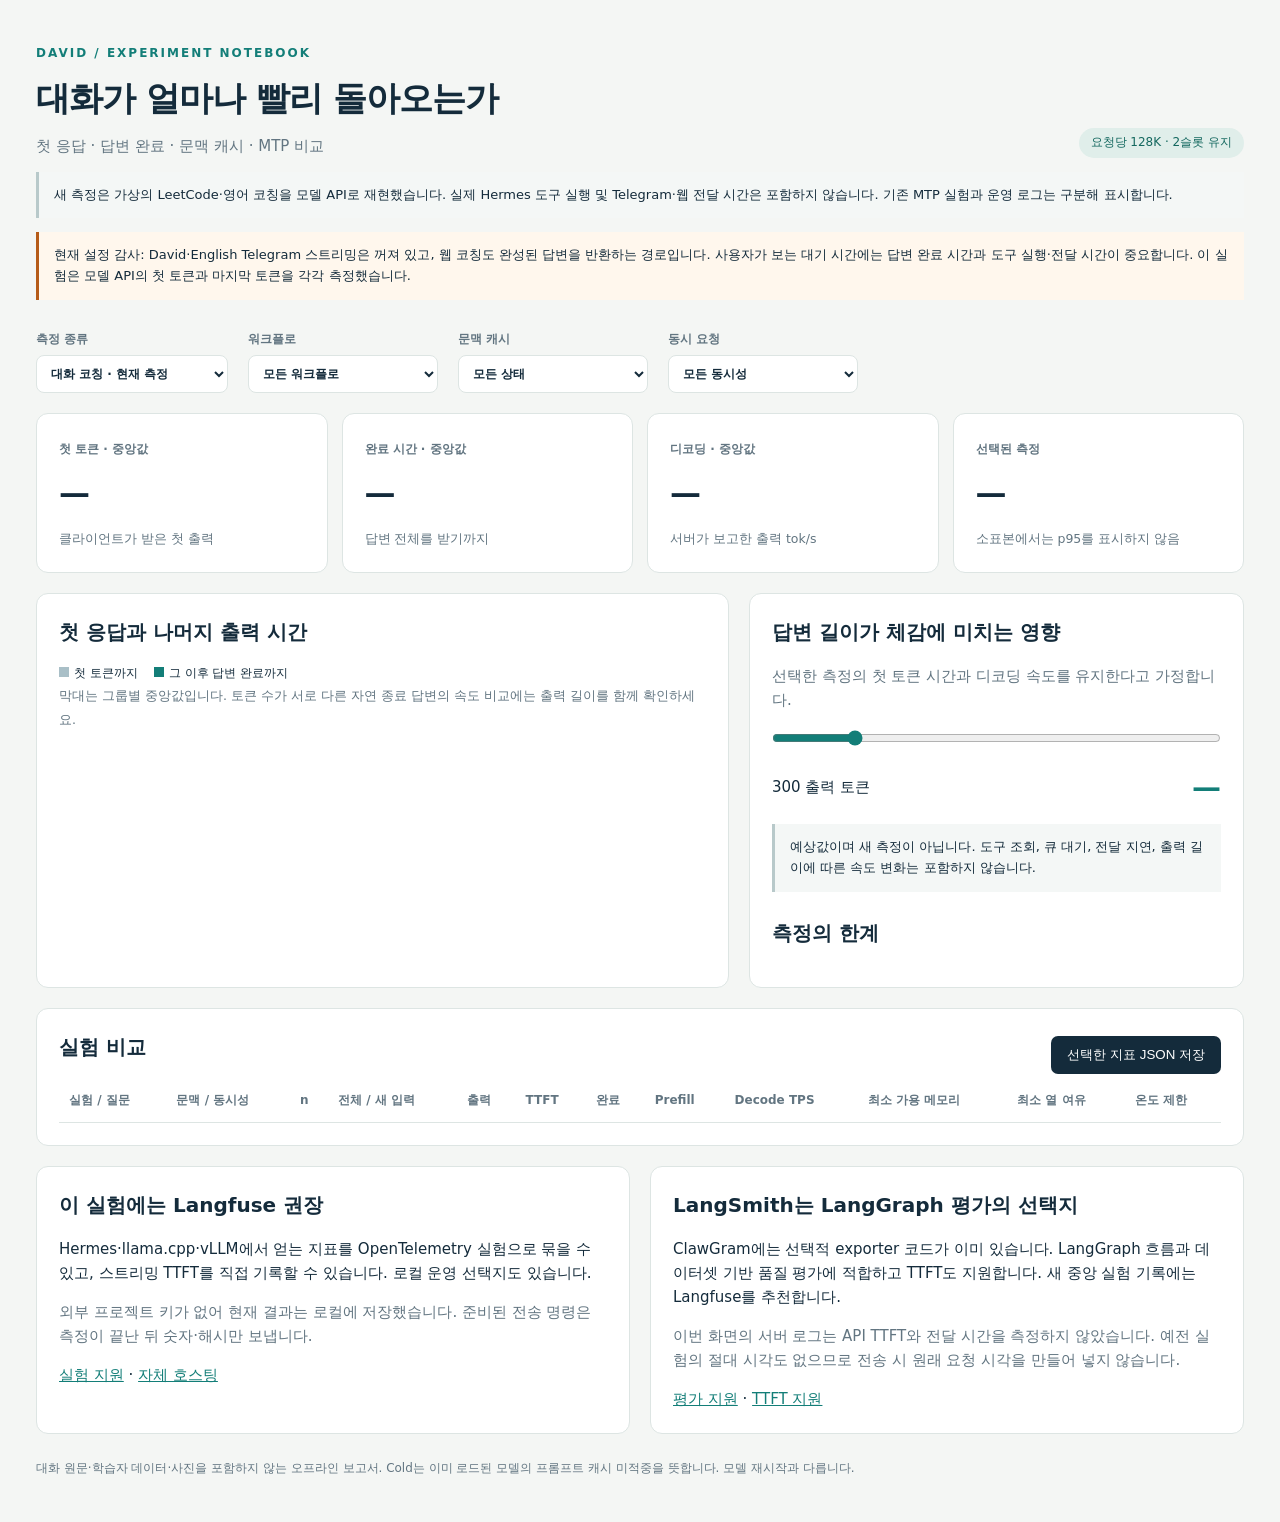
==== local-model/eval/latency_dashboard.html @ 0bac0f80 "feat(agent): sync runtime integrations and automation" ====
<!doctype html>
<html lang="ko">
<meta charset="utf-8"><meta name="viewport" content="width=device-width,initial-scale=1">
<title>David · 대화 응답 실험</title>
<style>
:root{--ink:#142b3b;--muted:#627581;--paper:#f4f6f4;--line:#dde5e3;--teal:#137e78;--amber:#b55b18}*{box-sizing:border-box}body{margin:0;background:var(--paper);color:var(--ink);font:15px/1.6 system-ui,sans-serif}main{max-width:1440px;margin:auto;padding:44px 36px}header{display:flex;justify-content:space-between;gap:20px;align-items:flex-end}h1{font-size:34px;letter-spacing:-1px;margin:8px 0}h2{font-size:20px;margin:0 0 16px}.eyebrow{font-size:12px;letter-spacing:2px;font-weight:700;color:var(--teal)}.muted,small{color:var(--muted)}.badge{display:inline-block;background:#e0eeea;color:#14685f;padding:5px 12px;border-radius:30px;font-size:12px}.filters{display:flex;gap:20px;flex-wrap:wrap;margin:30px 0 20px}label{font-size:12px;font-weight:650;color:var(--muted)}select{display:block;min-width:190px;border:1px solid var(--line);border-radius:8px;background:white;color:var(--ink);padding:10px;margin-top:6px;font:inherit}.cards{display:grid;grid-template-columns:repeat(4,1fr);gap:14px}.card,.panel{background:white;border:1px solid var(--line);border-radius:12px;padding:22px}.number{font-size:31px;font-weight:650;margin:8px 0}.panels{display:grid;grid-template-columns:1.4fr 1fr;gap:20px;margin:20px 0}.panel{overflow:auto}.bar-row{margin:18px 0}.bar-label{display:flex;justify-content:space-between;gap:15px;font-size:13px}.bar{height:22px;display:flex;border-radius:5px;overflow:hidden;background:#edf2f1;margin:7px 0}.ttft{background:#a9bfc7}.decode{background:var(--teal)}.legend{display:flex;gap:16px;font-size:12px}.dot{display:inline-block;width:10px;height:10px;margin-right:5px;background:var(--teal)}.dot.gray{background:#a9bfc7}.note{padding:13px 15px;border-left:3px solid #b8c9ca;background:#f4f7f6;font-size:13px;margin:14px 0}.warning{border-color:var(--amber);background:#fff7ed}.est{font-size:29px;font-weight:650;color:var(--teal)}input[type=range]{width:100%;accent-color:var(--teal);margin:18px 0}.table-wrap{overflow:auto}table{width:100%;border-collapse:collapse;font-size:12px;text-align:left}th{font-weight:650;color:var(--muted);white-space:nowrap}td,th{padding:12px 10px;border-bottom:1px solid var(--line);vertical-align:top}tbody tr:hover{background:#f5f9f8}button{background:var(--ink);color:white;border:0;border-radius:7px;padding:10px 16px;cursor:pointer}.row{display:flex;align-items:center;justify-content:space-between;gap:10px}.pill{font-size:11px;color:var(--muted);white-space:nowrap}.limits{font-size:13px;color:var(--muted)}a{color:var(--teal)}footer{font-size:12px;color:var(--muted);margin-top:25px}.comparison{display:grid;grid-template-columns:1fr 1fr;gap:20px}.chart-sub{font-size:11px;color:var(--muted)}@media(max-width:850px){main{padding:24px 16px}header,.panels{display:block}.cards{grid-template-columns:1fr 1fr}.panels .panel{margin:15px 0}.comparison{grid-template-columns:1fr}select{min-width:160px}h1{font-size:28px}}
</style>
<main>
<header><div><div class="eyebrow">DAVID / EXPERIMENT NOTEBOOK</div><h1>대화가 얼마나 빨리 돌아오는가</h1><div class="muted">첫 응답 · 답변 완료 · 문맥 캐시 · MTP 비교</div></div><div><span class="badge">요청당 128K · 2슬롯 유지</span><div class="muted" id="stamp"></div></div></header>
<div class="note">새 측정은 가상의 LeetCode·영어 코칭을 모델 API로 재현했습니다. 실제 Hermes 도구 실행 및 Telegram·웹 전달 시간은 포함하지 않습니다. 기존 MTP 실험과 운영 로그는 구분해 표시합니다.</div>
<div class="note warning">현재 설정 감사: David·English Telegram 스트리밍은 꺼져 있고, 웹 코칭도 완성된 답변을 반환하는 경로입니다. 사용자가 보는 대기 시간에는 답변 완료 시간과 도구 실행·전달 시간이 중요합니다. 이 실험은 모델 API의 첫 토큰과 마지막 토큰을 각각 측정했습니다.</div>
<div class="filters"><label>측정 종류<select id="source"><option value="synthetic_coaching_api">대화 코칭 · 현재 측정</option><option value="mtp_matched_historical">MTP ON/OFF · 기존 실험</option><option value="production_server_log">운영 서버 로그</option><option value="all">모두 보기</option></select></label><label>워크플로<select id="workflow"><option value="all">모든 워크플로</option><option value="coding">LeetCode 코칭</option><option value="english">영어 코칭</option></select></label><label>문맥 캐시<select id="phase"><option value="all">모든 상태</option><option value="cold">첫 질문 · 캐시 미적중</option><option value="warm_followup">후속 질문 · 캐시 재사용</option><option value="uncached">기존 실험 · 캐시 미적중</option><option value="cached">운영 로그 · 캐시 재사용</option></select></label><label>동시 요청<select id="concurrency"><option value="all">모든 동시성</option><option value="1">단일 요청</option><option value="2">동시 2개</option></select></label></div>
<div class="cards"><div class="card"><label>첫 토큰 · 중앙값</label><div class="number" id="ttft">—</div><small>클라이언트가 받은 첫 출력</small></div><div class="card"><label>완료 시간 · 중앙값</label><div class="number" id="wall">—</div><small>답변 전체를 받기까지</small></div><div class="card"><label>디코딩 · 중앙값</label><div class="number" id="tps">—</div><small>서버가 보고한 출력 tok/s</small></div><div class="card"><label>선택된 측정</label><div class="number" id="count">—</div><small id="tail">소표본에서는 p95를 표시하지 않음</small></div></div>
<div class="panels"><section class="panel"><h2>첫 응답과 나머지 출력 시간</h2><div class="legend"><span><i class="dot gray"></i>첫 토큰까지</span><span><i class="dot"></i>그 이후 답변 완료까지</span></div><div id="bars"></div><small>막대는 그룹별 중앙값입니다. 토큰 수가 서로 다른 자연 종료 답변의 속도 비교에는 출력 길이를 함께 확인하세요.</small></section><section class="panel"><h2>답변 길이가 체감에 미치는 영향</h2><div class="muted">선택한 측정의 첫 토큰 시간과 디코딩 속도를 유지한다고 가정합니다.</div><input id="length" type="range" min="50" max="1500" step="50" value="300"><div class="row"><span id="length-label">300 출력 토큰</span><span class="est" id="estimate">—</span></div><div class="note">예상값이며 새 측정이 아닙니다. 도구 조회, 큐 대기, 전달 지연, 출력 길이에 따른 속도 변화는 포함하지 않습니다.</div><h2 style="margin-top:25px">측정의 한계</h2><div id="limits" class="limits"></div></section></div>
<section class="panel"><div class="row"><h2>실험 비교</h2><button id="download">선택한 지표 JSON 저장</button></div><div class="table-wrap"><table><thead><tr><th>실험 / 질문</th><th>문맥 / 동시성</th><th>n</th><th>전체 / 새 입력</th><th>출력</th><th>TTFT</th><th>완료</th><th>Prefill</th><th>Decode TPS</th><th>최소 가용 메모리</th><th>최소 열 여유</th><th>온도 제한</th></tr></thead><tbody id="rows"></tbody></table></div></section>
<div class="comparison" style="margin-top:20px"><section class="panel"><h2>이 실험에는 Langfuse 권장</h2><p>Hermes·llama.cpp·vLLM에서 얻는 지표를 OpenTelemetry 실험으로 묶을 수 있고, 스트리밍 TTFT를 직접 기록할 수 있습니다. 로컬 운영 선택지도 있습니다.</p><p class="muted">외부 프로젝트 키가 없어 현재 결과는 로컬에 저장했습니다. 준비된 전송 명령은 측정이 끝난 뒤 숫자·해시만 보냅니다.</p><a href="https://langfuse.com/docs/evaluation/experiments/experiments-via-opentelemetry">실험 지원</a> · <a href="https://langfuse.com/self-hosting">자체 호스팅</a></section><section class="panel"><h2>LangSmith는 LangGraph 평가의 선택지</h2><p>ClawGram에는 선택적 exporter 코드가 이미 있습니다. LangGraph 흐름과 데이터셋 기반 품질 평가에 적합하고 TTFT도 지원합니다. 새 중앙 실험 기록에는 Langfuse를 추천합니다.</p><p class="muted">이번 화면의 서버 로그는 API TTFT와 전달 시간을 측정하지 않았습니다. 예전 실험의 절대 시각도 없으므로 전송 시 원래 요청 시각을 만들어 넣지 않습니다.</p><a href="https://docs.langchain.com/langsmith/evaluation-types">평가 지원</a> · <a href="https://docs.langchain.com/langsmith/log-llm-trace#time-to-first-token">TTFT 지원</a></section></div>
<footer>대화 원문·학습자 데이터·사진을 포함하지 않는 오프라인 보고서. Cold는 이미 로드된 모델의 프롬프트 캐시 미적중을 뜻합니다. 모델 재시작과 다릅니다.</footer>
</main>
<script>
const runs=__EXPERIMENT_DATA__;
const $=id=>document.getElementById(id), fmt=(x,n=2)=>typeof x==='number'&&Number.isFinite(x)?x.toFixed(n):'—';
const median=xs=>{const a=xs.filter(x=>typeof x==='number'&&Number.isFinite(x)).sort((a,b)=>a-b);return a.length?(a[Math.floor(a.length/2)]+a[Math.ceil(a.length/2)-1])/2:null};
const med=(rows,key)=>median(rows.map(r=>r.metrics[key]));
const names={coding_hint:'Binary Search · 짧은 힌트',coding_explanation:'스택 문제 · 긴 설명',english_correction:'과거시제 · 짧은 교정',english_drill:'취약 문법 · 연습 문제',production_model_call:'운영 요청',single_4k_greedy:'4K / 256 · greedy',pair_4k_greedy:'4K / 256 · 동시 2개',single_4k_sampled:'4K / 256 · sampled',single_16k_greedy:'16K / 128 · greedy'};
const phases={cold:'첫 질문',warm_followup:'후속 질문',uncached:'미적중',cached:'캐시 재사용'};
function selected(){return runs.flatMap(run=>run.records.map(row=>({...row,run}))).filter(r=>($('source').value==='all'||r.run.source===$('source').value)&&($('workflow').value==='all'||r.workflow===$('workflow').value)&&($('phase').value==='all'||r.phase===$('phase').value)&&($('concurrency').value==='all'||String(r.concurrency)===$('concurrency').value))}
function groups(rows){const m=new Map();rows.forEach(r=>{const k=[r.run.run_id,r.case,r.phase,r.concurrency].join('|');if(!m.has(k))m.set(k,[]);m.get(k).push(r)});return [...m.values()]}
function el(tag,text,cls){const x=document.createElement(tag);if(text!==undefined)x.textContent=text;if(cls)x.className=cls;return x}
function estimate(rows){const t=med(rows,'ttft_s'), rate=med(rows,'decode_tps'), n=Number($('length').value);$('length-label').textContent=n+' 출력 토큰';$('estimate').textContent=t!==null&&rate>0?fmt(t+(n-1)/rate)+'초':'—'}
function refresh(){const rows=selected(),g=groups(rows),ttft=med(rows,'ttft_s'),wall=med(rows,'wall_s');$('ttft').textContent=ttft===null?'—':fmt(ttft)+'초';$('wall').textContent=wall===null?'—':fmt(wall)+'초';$('tps').textContent=fmt(med(rows,'decode_tps'),1);$('count').textContent=rows.length;$('tail').textContent='그룹별 n 확인 · 소표본 p95 미표시';$('bars').replaceChildren();$('rows').replaceChildren();const chart=g.filter(a=>med(a,'ttft_s')!==null&&med(a,'wall_s')!==null),max=Math.max(1,...chart.map(a=>med(a,'wall_s')));
for(const a of chart){const r=a[0],w=med(a,'wall_s'),t=med(a,'ttft_s'),box=el('div',undefined,'bar-row'),label=el('div',undefined,'bar-label');label.append(el('span',(names[r.case]||r.case)+' · '+(phases[r.phase]||r.phase)),el('span',fmt(t)+' / '+fmt(w)+'초'));const bar=el('div',undefined,'bar'),pre=el('span',undefined,'ttft'),dec=el('span',undefined,'decode');pre.style.width=(100*t/max)+'%';dec.style.width=(100*Math.max(0,w-t)/max)+'%';bar.append(pre,dec);box.append(label,bar,el('div',r.run.label+' · '+r.concurrency+'개 · n='+a.length,'chart-sub'));$('bars').append(box)}if(!chart.length)$('bars').append(el('p','클라이언트 TTFT·완료 시간은 이 기록에 없습니다. 운영 로그의 prefill은 TTFT와 구분합니다.','muted'));
for(const a of g){const r=a[0],tr=el('tr'),cell=el('td');cell.append(el('div',names[r.case]||r.case),el('small',r.run.label));tr.append(cell);const minimum=k=>{const v=a.map(x=>x.telemetry?.[k]).filter(x=>typeof x==='number');return v.length?Math.min(...v):null};const thermal=a.some(x=>x.telemetry?.hw_thermal_observed||x.telemetry?.sw_thermal_observed),observed=a.some(x=>typeof x.telemetry?.hw_thermal_observed==='boolean');for(const text of [(phases[r.phase]||r.phase)+' / '+(r.concurrency??'?'),a.length,fmt(med(a,'full_input_tokens'),0)+' / '+fmt(med(a,'processed_input_tokens'),0),fmt(med(a,'output_tokens'),0),fmt(med(a,'ttft_s')),fmt(med(a,'wall_s')),fmt(med(a,'prefill_s')),fmt(med(a,'decode_tps'),1),fmt(minimum('min_available_gib'),1)+' GiB',fmt(minimum('min_gpu_margin_c'),0)+' °C',observed?(thermal?'관찰됨':'없음'):'미측정'])tr.append(el('td',text));$('rows').append(tr)}
const limits=new Set(rows.flatMap(r=>r.run.limitations||[]));if(rows.some(r=>r.run.source==='synthetic_coaching_api')){limits.add('실제 코치의 원문·도구 목록을 재현한 측정이 아닌 합성 문맥입니다.');limits.add('형식 검사만 실시했습니다. 교육 내용의 정확성·자연스러움은 별도 평가가 필요합니다.');limits.add('각 조건 3회 수준이며 완전히 채운 두 128K 요청은 미검증입니다.')}if(rows.some(r=>r.telemetry?.hw_thermal_observed||r.telemetry?.sw_thermal_observed))limits.add('온도에 의한 속도 제한이 관찰된 측정이 포함됩니다.');if(rows.some(r=>r.quality?.output_limit_reached))limits.add('출력 상한에 도달한 답변이 있습니다. 완료 시간을 자연 종료 답변처럼 해석하지 마세요.');$('limits').replaceChildren(...[...limits].map(s=>el('div','• '+s)));estimate(rows)}
for(const id of ['source','workflow','phase','concurrency'])$(id).addEventListener('change',refresh);$('length').addEventListener('input',()=>estimate(selected()));$('download').addEventListener('click',()=>{const clean=selected().map(({run,...row})=>({experiment:run.label,source:run.source,...row})),url=URL.createObjectURL(new Blob([JSON.stringify(clean,null,2)],{type:'application/json'})),a=el('a');a.href=url;a.download='latency-metrics.json';a.click();setTimeout(()=>URL.revokeObjectURL(url),1000)});$('stamp').textContent=runs.length+'개 실험 · '+runs.reduce((n,r)=>n+r.records.length,0)+'개 기록';refresh();
</script>
</html>
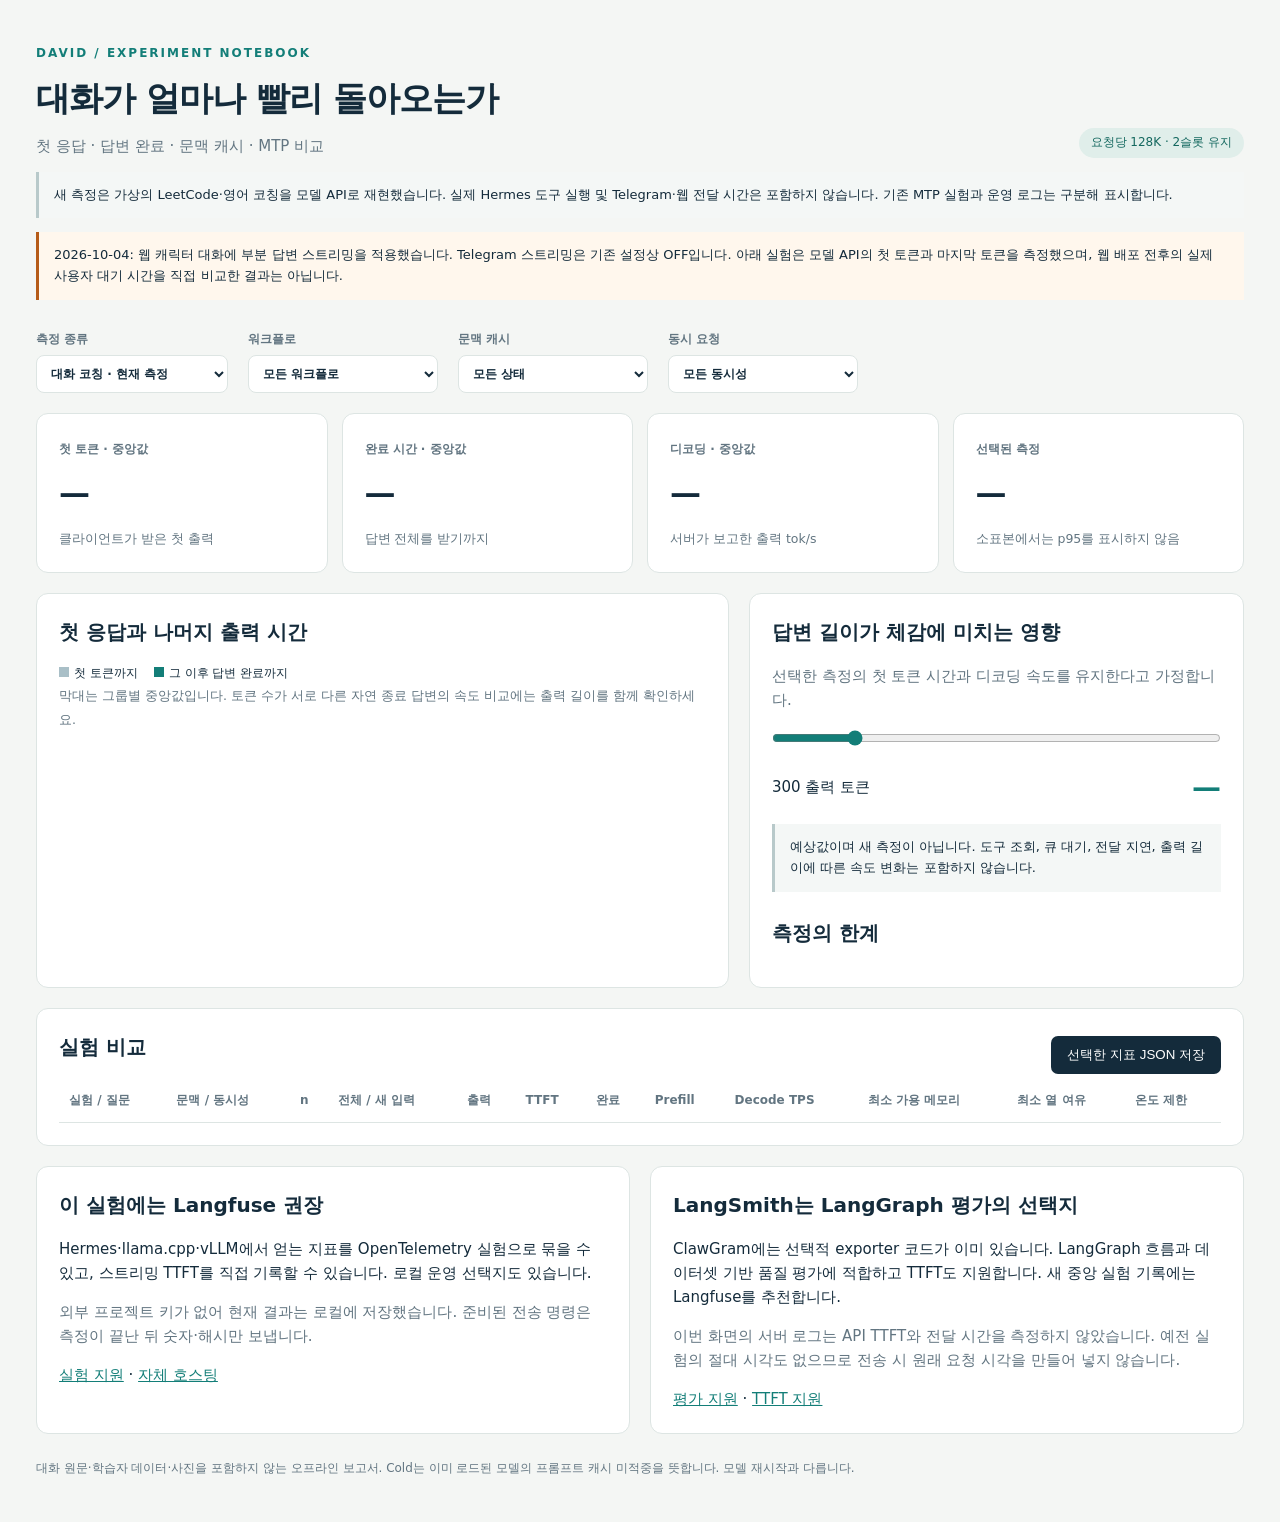
==== commit 058dbcd1: "feat(agent): sync runtime integrations and automation" ====
--- a/local-model/eval/latency_dashboard.html
+++ b/local-model/eval/latency_dashboard.html
@@ -8,7 +8,7 @@
 <main>
 <header><div><div class="eyebrow">DAVID / EXPERIMENT NOTEBOOK</div><h1>대화가 얼마나 빨리 돌아오는가</h1><div class="muted">첫 응답 · 답변 완료 · 문맥 캐시 · MTP 비교</div></div><div><span class="badge">요청당 128K · 2슬롯 유지</span><div class="muted" id="stamp"></div></div></header>
 <div class="note">새 측정은 가상의 LeetCode·영어 코칭을 모델 API로 재현했습니다. 실제 Hermes 도구 실행 및 Telegram·웹 전달 시간은 포함하지 않습니다. 기존 MTP 실험과 운영 로그는 구분해 표시합니다.</div>
-<div class="note warning">현재 설정 감사: David·English Telegram 스트리밍은 꺼져 있고, 웹 코칭도 완성된 답변을 반환하는 경로입니다. 사용자가 보는 대기 시간에는 답변 완료 시간과 도구 실행·전달 시간이 중요합니다. 이 실험은 모델 API의 첫 토큰과 마지막 토큰을 각각 측정했습니다.</div>
+<div class="note warning">2026-10-04: 웹 캐릭터 대화에 부분 답변 스트리밍을 적용했습니다. Telegram 스트리밍은 기존 설정상 OFF입니다. 아래 실험은 모델 API의 첫 토큰과 마지막 토큰을 측정했으며, 웹 배포 전후의 실제 사용자 대기 시간을 직접 비교한 결과는 아닙니다.</div>
 <div class="filters"><label>측정 종류<select id="source"><option value="synthetic_coaching_api">대화 코칭 · 현재 측정</option><option value="mtp_matched_historical">MTP ON/OFF · 기존 실험</option><option value="production_server_log">운영 서버 로그</option><option value="all">모두 보기</option></select></label><label>워크플로<select id="workflow"><option value="all">모든 워크플로</option><option value="coding">LeetCode 코칭</option><option value="english">영어 코칭</option></select></label><label>문맥 캐시<select id="phase"><option value="all">모든 상태</option><option value="cold">첫 질문 · 캐시 미적중</option><option value="warm_followup">후속 질문 · 캐시 재사용</option><option value="uncached">기존 실험 · 캐시 미적중</option><option value="cached">운영 로그 · 캐시 재사용</option></select></label><label>동시 요청<select id="concurrency"><option value="all">모든 동시성</option><option value="1">단일 요청</option><option value="2">동시 2개</option></select></label></div>
 <div class="cards"><div class="card"><label>첫 토큰 · 중앙값</label><div class="number" id="ttft">—</div><small>클라이언트가 받은 첫 출력</small></div><div class="card"><label>완료 시간 · 중앙값</label><div class="number" id="wall">—</div><small>답변 전체를 받기까지</small></div><div class="card"><label>디코딩 · 중앙값</label><div class="number" id="tps">—</div><small>서버가 보고한 출력 tok/s</small></div><div class="card"><label>선택된 측정</label><div class="number" id="count">—</div><small id="tail">소표본에서는 p95를 표시하지 않음</small></div></div>
 <div class="panels"><section class="panel"><h2>첫 응답과 나머지 출력 시간</h2><div class="legend"><span><i class="dot gray"></i>첫 토큰까지</span><span><i class="dot"></i>그 이후 답변 완료까지</span></div><div id="bars"></div><small>막대는 그룹별 중앙값입니다. 토큰 수가 서로 다른 자연 종료 답변의 속도 비교에는 출력 길이를 함께 확인하세요.</small></section><section class="panel"><h2>답변 길이가 체감에 미치는 영향</h2><div class="muted">선택한 측정의 첫 토큰 시간과 디코딩 속도를 유지한다고 가정합니다.</div><input id="length" type="range" min="50" max="1500" step="50" value="300"><div class="row"><span id="length-label">300 출력 토큰</span><span class="est" id="estimate">—</span></div><div class="note">예상값이며 새 측정이 아닙니다. 도구 조회, 큐 대기, 전달 지연, 출력 길이에 따른 속도 변화는 포함하지 않습니다.</div><h2 style="margin-top:25px">측정의 한계</h2><div id="limits" class="limits"></div></section></div>
